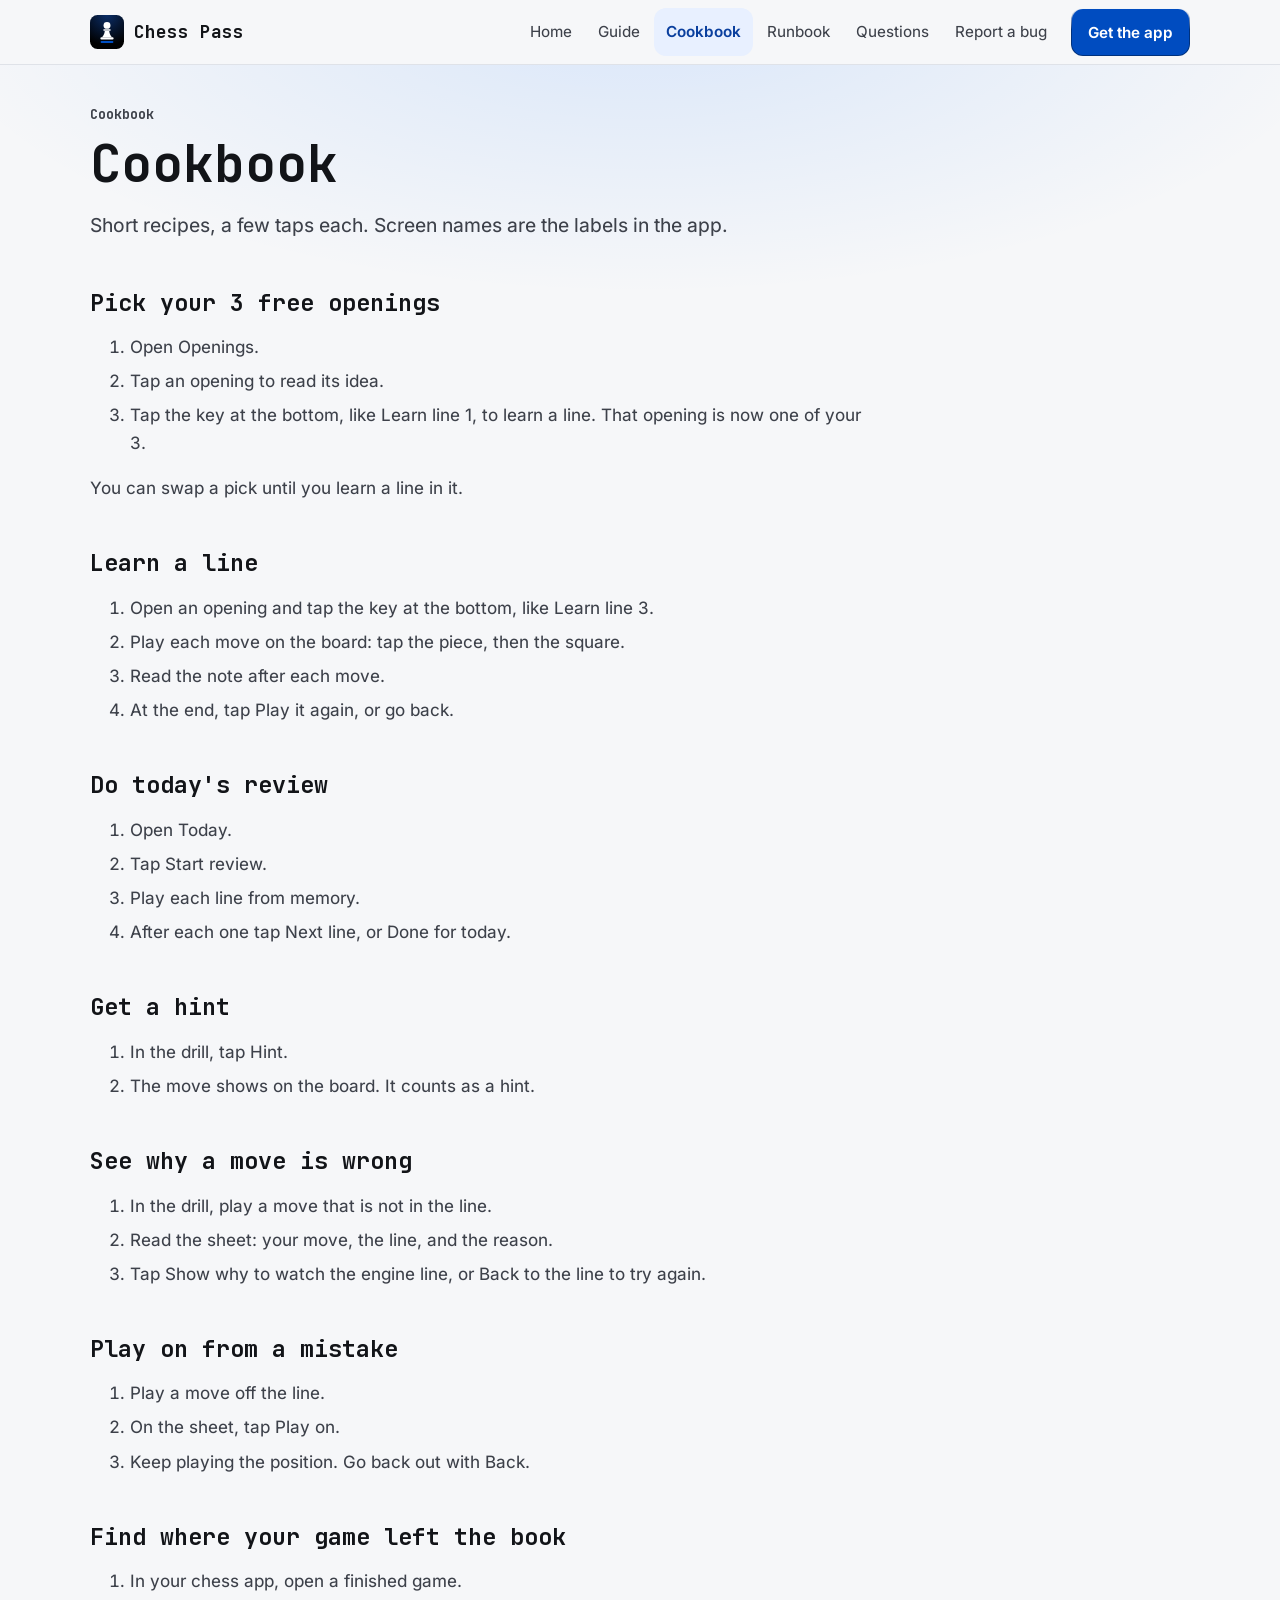
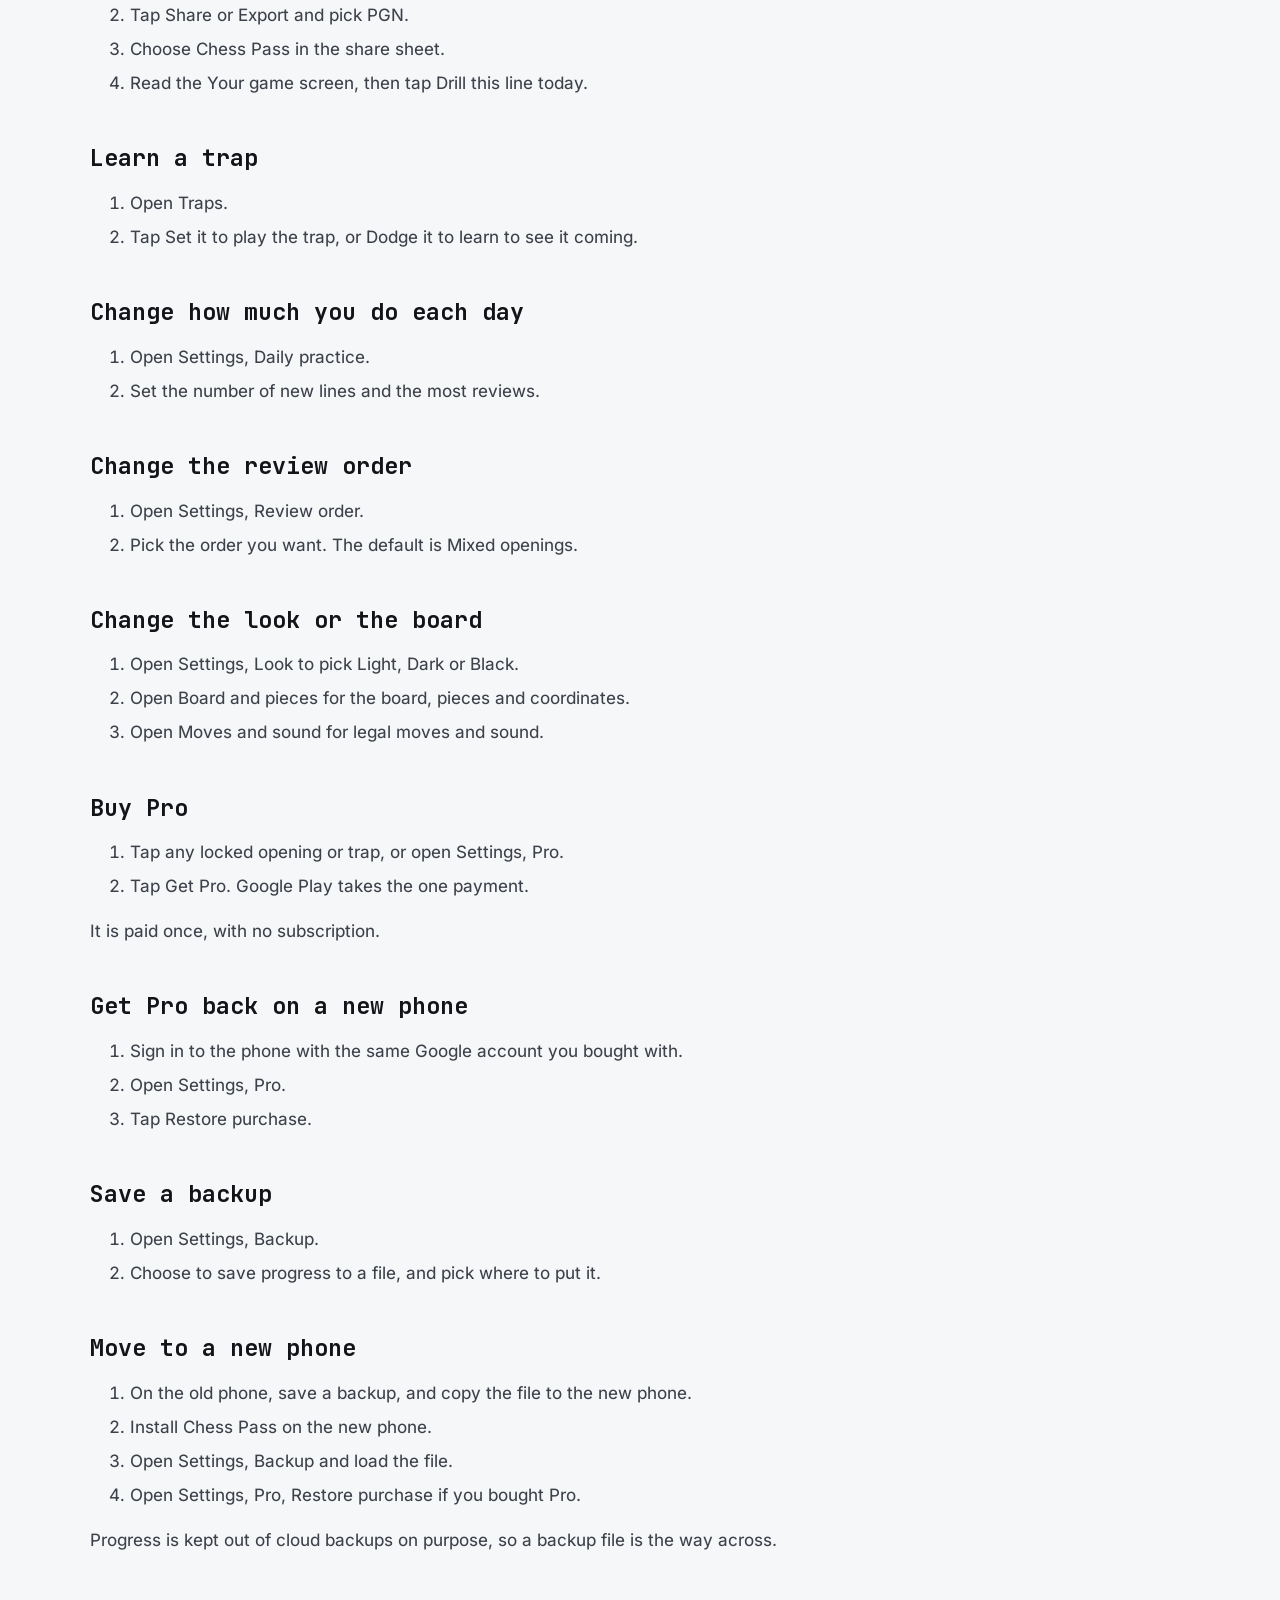
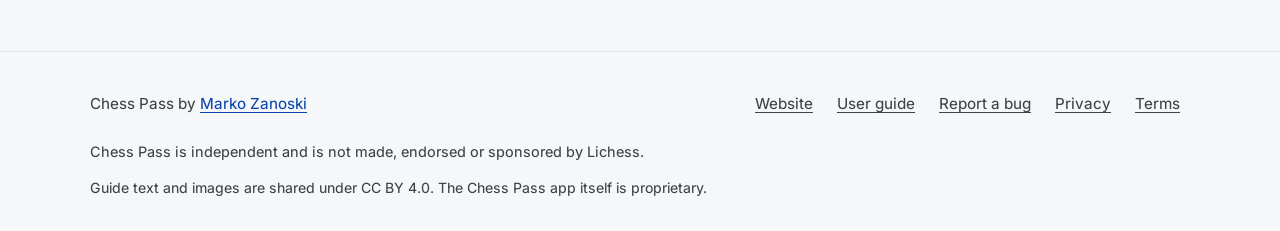
==== docs/cookbook.html @ 292937c1 "Chess Pass user guide, cookbook, runbook and issue forms" ====
<!doctype html>
<html lang="en">
<head>
<meta charset="utf-8">
<meta name="viewport" content="width=device-width, initial-scale=1, viewport-fit=cover">
<title>Chess Pass cookbook</title>
<meta name="description" content="Short recipes for Chess Pass, a few taps each: pick your free openings, learn a line, review, share a game, buy and restore Pro, back up and move to a new phone.">
<meta name="theme-color" content="#f6f7f9" media="(prefers-color-scheme: light)">
<meta name="theme-color" content="#000000" media="(prefers-color-scheme: dark)">
<meta property="og:title" content="Chess Pass cookbook">
<meta property="og:description" content="Short recipes for Chess Pass, a few taps each: pick your free openings, learn a line, review, share a game, buy and restore Pro, back up and move to a new phone.">
<link rel="icon" href="img/icon.svg" type="image/svg+xml">
<link rel="preload" href="fonts/JetBrainsMono-Bold.woff2" as="font" type="font/woff2" crossorigin>
<link rel="preload" href="fonts/inter-regular.woff2" as="font" type="font/woff2" crossorigin>
<link rel="stylesheet" href="style.css">
</head>
<body>
<a class="skip" href="#main">Skip to content</a>
<header class="bar">
  <div class="wrap">
    <a class="brand" href="index.html"><img src="img/icon.svg" alt="" width="34" height="34"><span>Chess Pass</span></a>
    <nav aria-label="Guide pages"><a href="index.html">Home</a><a href="guide.html">Guide</a><a href="cookbook.html" aria-current="page">Cookbook</a><a href="runbook.html">Runbook</a><a href="faq.html">Questions</a><a href="report.html">Report a bug</a></nav>
    <a class="key" href="https://play.google.com/store/apps/details?id=com.zanoshky.chesspass">Get the app</a>
  </div>
</header>
<main id="main" class="page">
  <div class="wrap">

    <p class="kicker">Cookbook</p>
    <h1>Cookbook</h1>
    <p class="lede">Short recipes, a few taps each. Screen names are the labels in the app.</p>
    <h2 id="pick">Pick your 3 free openings</h2>
    <ol><li>Open Openings.</li><li>Tap an opening to read its idea.</li><li>Tap the key at the bottom, like Learn line 1, to learn a line. That opening is now one of your 3.</li></ol>
    <p>You can swap a pick until you learn a line in it.</p>
    <h2 id="learn">Learn a line</h2>
    <ol><li>Open an opening and tap the key at the bottom, like Learn line 3.</li><li>Play each move on the board: tap the piece, then the square.</li><li>Read the note after each move.</li><li>At the end, tap Play it again, or go back.</li></ol>
    <h2 id="review">Do today's review</h2>
    <ol><li>Open Today.</li><li>Tap Start review.</li><li>Play each line from memory.</li><li>After each one tap Next line, or Done for today.</li></ol>
    <h2 id="hint">Get a hint</h2>
    <ol><li>In the drill, tap Hint.</li><li>The move shows on the board. It counts as a hint.</li></ol>
    <h2 id="miss">See why a move is wrong</h2>
    <ol><li>In the drill, play a move that is not in the line.</li><li>Read the sheet: your move, the line, and the reason.</li><li>Tap Show why to watch the engine line, or Back to the line to try again.</li></ol>
    <h2 id="playon">Play on from a mistake</h2>
    <ol><li>Play a move off the line.</li><li>On the sheet, tap Play on.</li><li>Keep playing the position. Go back out with Back.</li></ol>
    <h2 id="share">Find where your game left the book</h2>
    <ol><li>In your chess app, open a finished game.</li><li>Tap Share or Export and pick PGN.</li><li>Choose Chess Pass in the share sheet.</li><li>Read the Your game screen, then tap Drill this line today.</li></ol>
    <h2 id="trap">Learn a trap</h2>
    <ol><li>Open Traps.</li><li>Tap Set it to play the trap, or Dodge it to learn to see it coming.</li></ol>
    <h2 id="daily">Change how much you do each day</h2>
    <ol><li>Open Settings, Daily practice.</li><li>Set the number of new lines and the most reviews.</li></ol>
    <h2 id="order">Change the review order</h2>
    <ol><li>Open Settings, Review order.</li><li>Pick the order you want. The default is Mixed openings.</li></ol>
    <h2 id="look">Change the look or the board</h2>
    <ol><li>Open Settings, Look to pick Light, Dark or Black.</li><li>Open Board and pieces for the board, pieces and coordinates.</li><li>Open Moves and sound for legal moves and sound.</li></ol>
    <h2 id="buy">Buy Pro</h2>
    <ol><li>Tap any locked opening or trap, or open Settings, Pro.</li><li>Tap Get Pro. Google Play takes the one payment.</li></ol>
    <p>It is paid once, with no subscription.</p>
    <h2 id="restore">Get Pro back on a new phone</h2>
    <ol><li>Sign in to the phone with the same Google account you bought with.</li><li>Open Settings, Pro.</li><li>Tap Restore purchase.</li></ol>
    <h2 id="backup">Save a backup</h2>
    <ol><li>Open Settings, Backup.</li><li>Choose to save progress to a file, and pick where to put it.</li></ol>
    <h2 id="move">Move to a new phone</h2>
    <ol><li>On the old phone, save a backup, and copy the file to the new phone.</li><li>Install Chess Pass on the new phone.</li><li>Open Settings, Backup and load the file.</li><li>Open Settings, Pro, Restore purchase if you bought Pro.</li></ol>
    <p>Progress is kept out of cloud backups on purpose, so a backup file is the way across.</p>

  </div>
</main>
<footer>
  <div class="wrap">
    <span>Chess Pass by <a href="https://zanoski.com">Marko Zanoski</a></span>
    <nav aria-label="Footer"><a href="https://chesspass.zanoski.com/">Website</a><a href="index.html">User guide</a><a href="report.html">Report a bug</a><a href="https://chesspass.zanoski.com/privacy">Privacy</a><a href="https://chesspass.zanoski.com/terms">Terms</a></nav>
    <p class="gov">Chess Pass is independent and is not made, endorsed or sponsored by Lichess.</p>
    <span class="lic">Guide text and images are shared under CC BY 4.0. The Chess Pass app itself is proprietary.</span>
  </div>
</footer>
</body>
</html>
---- docs/style.css ----
/* Zanoshky Standard tokens for the web. Generated by build.py from tokens.json: edit that, then run it.
   Light by default; the phone's dark setting gives Black, as the approved mockup pages do;
   data-look on <html> picks one: light, dark, black, or auto (follow the phone). */
:root {
  color-scheme: light dark;
  --zs-fill: #004cc0;
  --zs-on-fill: #ffffff;
  --zs-glow: #0068ff;
  --zs-mono: "JetBrains Mono", ui-monospace, "SF Mono", Menlo, Consolas, monospace;
  --zs-sans: "Inter", system-ui, -apple-system, "Segoe UI", Roboto, sans-serif;
  --zs-fs: 1;
  --zs-type-screen-title: calc(27px * var(--zs-fs));
  --zs-type-app-bar-title: calc(22px * var(--zs-fs));
  --zs-type-pro-headline: calc(22px * var(--zs-fs));
  --zs-type-sheet-title: calc(18px * var(--zs-fs));
  --zs-type-sheet-title-big: calc(22px * var(--zs-fs));
  --zs-type-section-label: calc(13px * var(--zs-fs));
  --zs-type-panel-value: calc(19px * var(--zs-fs));
  --zs-type-number: calc(20px * var(--zs-fs));
  --zs-type-version: calc(17px * var(--zs-fs));
  --zs-type-body: calc(15px * var(--zs-fs));
  --zs-type-key: calc(15px * var(--zs-fs));
  --zs-type-key-main: calc(16px * var(--zs-fs));
  --zs-type-header-key: calc(13px * var(--zs-fs));
  --zs-type-item-name: calc(15px * var(--zs-fs));
  --zs-type-feature-name: calc(15px * var(--zs-fs));
  --zs-type-pitch: calc(14.5px * var(--zs-fs));
  --zs-type-hint: calc(14px * var(--zs-fs));
  --zs-type-small: calc(13.5px * var(--zs-fs));
  --zs-type-feature-line: calc(13px * var(--zs-fs));
  --zs-type-nav-label: calc(12.5px * var(--zs-fs));
  --zs-type-chip: calc(12.5px * var(--zs-fs));
  --zs-type-meta: calc(12.5px * var(--zs-fs));
  --zs-type-axis: calc(12px * var(--zs-fs));
  --zs-r-plate: 16px;
  --zs-r-key: 14px;
  --zs-r-key-focus-inner: 10px;
  --zs-r-header-key: 12px;
  --zs-r-icon-button: 12px;
  --zs-r-row: 12px;
  --zs-r-note: 12px;
  --zs-r-theme-tile: 14px;
  --zs-r-tile-preview: 9px;
  --zs-r-feature-tile: 10px;
  --zs-r-list-icon: 10px;
  --zs-r-sheet-top: 24px;
  --zs-r-grab: 4px;
  --zs-r-pill: 999px;
  --zs-r-chip: 999px;
  --zs-r-switch: 999px;
  --zs-key-h: 52px;
  --zs-header-key-h: 48px;
  --zs-touch: 48px;
  --zs-row-h: 52px;
  --zs-item-h: 56px;
  --zs-nav-item-h: 56px;
  --zs-pill-w: 60px;
  --zs-pill-h: 32px;
  --zs-pro-row-h: 60px;
  --zs-content-max: 1100px;
  --zs-press-ms: 70ms;
  --zs-release-ms: 140ms;
  --zs-look-ms: 250ms;
  --zs-pill-ms: 200ms;
  --zs-s0: 2px;
  --zs-s1: 4px;
  --zs-s2: 6px;
  --zs-s3: 8px;
  --zs-s4: 10px;
  --zs-s5: 12px;
  --zs-s6: 14px;
  --zs-s7: 16px;
  --zs-s8: 18px;
  --zs-s9: 22px;
  --zs-s10: 26px;
  --zs-s11: 28px;
  --zs-s12: 32px;
  --zs-s13: 48px;
  --zs-screen-side: 18px;
  --zs-screen-top: 18px;
  --zs-screen-bottom: 28px;
  --zs-tv-safe-x: 48px;
  --zs-tv-safe-y: 27px;
  --zs-tv-rail-w: 96px;
  --zs-tv-sheet-w: 420px;
  --zs-tv-col-gap: 32px;
  --zs-focus-ring: 2px;
  --zs-focus-offset: 3px;
  --zs-focus-halo: 7px;
  --zs-focus-lift: 1.04;
  --zs-focus-ms: 120ms;
  --zs-ground: #f6f7f9;
  --zs-plate: #ffffff;
  --zs-well: #eceef2;
  --zs-line: #dfe2e8;
  --zs-edge: #7b808c;
  --zs-bevel: #ffffff;
  --zs-text: #121418;
  --zs-soft: #3d414a;
  --zs-blue: #0a45ad;
  --zs-on-blue: #ffffff;
  --zs-ok: #0a5530;
  --zs-warn: #5c3a00;
  --zs-bad: #931313;
  --zs-scrim: rgba(18,20,24,.38);
  --zs-chosen: #e8f0ff;
  --zs-on-chosen: #0a3f9e;
  --zs-risky-fill: #fde8e7;
  --zs-risky-text: #8a1010;
  --zs-risky-line: #d42a20;
  --zs-live-dot: #1a7f4b;
}
@media (min-width: 840px) { :root { --zs-screen-side: 48px; --zs-screen-top: 22px; --zs-screen-bottom: 40px; } }
@media (prefers-color-scheme: dark) {
  :root:not([data-look]), :root[data-look="auto"] {
    --zs-ground: #000000;
    --zs-plate: #0d0d10;
    --zs-well: #16171b;
    --zs-line: #24252b;
    --zs-edge: #646771;
    --zs-bevel: #34363e;
    --zs-text: #ffffff;
    --zs-soft: #b6b8c0;
    --zs-blue: #7aaeff;
    --zs-on-blue: #04132e;
    --zs-ok: #6fdc9b;
    --zs-warn: #f2c06b;
    --zs-bad: #ff9d97;
    --zs-scrim: rgba(0,0,0,.6);
    --zs-chosen: #0a2350;
    --zs-on-chosen: #ffffff;
    --zs-risky-fill: #2a0d10;
    --zs-risky-text: #ffb4ae;
    --zs-risky-line: #ff5a4f;
    --zs-live-dot: #3ecf8e;
  }
}
:root[data-look="light"] {
  color-scheme: light;
  --zs-ground: #f6f7f9;
  --zs-plate: #ffffff;
  --zs-well: #eceef2;
  --zs-line: #dfe2e8;
  --zs-edge: #7b808c;
  --zs-bevel: #ffffff;
  --zs-text: #121418;
  --zs-soft: #3d414a;
  --zs-blue: #0a45ad;
  --zs-on-blue: #ffffff;
  --zs-ok: #0a5530;
  --zs-warn: #5c3a00;
  --zs-bad: #931313;
  --zs-scrim: rgba(18,20,24,.38);
  --zs-chosen: #e8f0ff;
  --zs-on-chosen: #0a3f9e;
  --zs-risky-fill: #fde8e7;
  --zs-risky-text: #8a1010;
  --zs-risky-line: #d42a20;
  --zs-live-dot: #1a7f4b;
}
:root[data-look="dark"] {
  color-scheme: dark;
  --zs-ground: #111215;
  --zs-plate: #18191d;
  --zs-well: #1f2126;
  --zs-line: #2a2c33;
  --zs-edge: #6c707b;
  --zs-bevel: #3a3d46;
  --zs-text: #eceef2;
  --zs-soft: #b5b8c1;
  --zs-blue: #86b6ff;
  --zs-on-blue: #04132e;
  --zs-ok: #6fdc9b;
  --zs-warn: #f2c06b;
  --zs-bad: #ff9d97;
  --zs-scrim: rgba(0,0,0,.55);
  --zs-chosen: #0a2350;
  --zs-on-chosen: #ffffff;
  --zs-risky-fill: #2a0d10;
  --zs-risky-text: #ffb4ae;
  --zs-risky-line: #ff5a4f;
  --zs-live-dot: #3ecf8e;
}
:root[data-look="black"] {
  color-scheme: dark;
  --zs-ground: #000000;
  --zs-plate: #0d0d10;
  --zs-well: #16171b;
  --zs-line: #24252b;
  --zs-edge: #646771;
  --zs-bevel: #34363e;
  --zs-text: #ffffff;
  --zs-soft: #b6b8c0;
  --zs-blue: #7aaeff;
  --zs-on-blue: #04132e;
  --zs-ok: #6fdc9b;
  --zs-warn: #f2c06b;
  --zs-bad: #ff9d97;
  --zs-scrim: rgba(0,0,0,.6);
  --zs-chosen: #0a2350;
  --zs-on-chosen: #ffffff;
  --zs-risky-fill: #2a0d10;
  --zs-risky-text: #ffb4ae;
  --zs-risky-line: #ff5a4f;
  --zs-live-dot: #3ecf8e;
}
@media (prefers-reduced-motion: reduce) { :root { --zs-press-ms: 0ms; --zs-release-ms: 0ms; --zs-look-ms: 0ms; --zs-pill-ms: 0ms; } }
/* TV: set data-form="tv" on <html>. Screen sides move to the TV safe edges; Dark is the default look. */
:root[data-form="tv"] {
  --zs-screen-side: 48px;
  --zs-screen-top: 27px;
  --zs-screen-bottom: 27px;
}
:root[data-form="tv"]:not([data-look]) {
  color-scheme: dark;
  --zs-ground: #111215;
  --zs-plate: #18191d;
  --zs-well: #1f2126;
  --zs-line: #2a2c33;
  --zs-edge: #6c707b;
  --zs-bevel: #3a3d46;
  --zs-text: #eceef2;
  --zs-soft: #b5b8c1;
  --zs-blue: #86b6ff;
  --zs-on-blue: #04132e;
  --zs-ok: #6fdc9b;
  --zs-warn: #f2c06b;
  --zs-bad: #ff9d97;
  --zs-scrim: rgba(0,0,0,.55);
  --zs-chosen: #0a2350;
  --zs-on-chosen: #ffffff;
  --zs-risky-fill: #2a0d10;
  --zs-risky-text: #ffb4ae;
  --zs-risky-line: #ff5a4f;
  --zs-live-dot: #3ecf8e;
}
@media (prefers-reduced-motion: reduce) { :root { --zs-focus-ms: 0ms; --zs-focus-lift: 1; } }

/* The guide rules on the Zanoshky Standard tokens above, then the Alpen Pass parts at the end. */
@font-face { font-family: Inter; src: url(fonts/inter-regular.woff2) format("woff2"); font-weight: 400; font-display: swap; }
@font-face { font-family: Inter; src: url(fonts/inter-semibold.woff2) format("woff2"); font-weight: 600; font-display: swap; }
@font-face { font-family: "JetBrains Mono"; src: url(fonts/JetBrainsMono-Bold.woff2) format("woff2"); font-weight: 700; font-display: swap; }

:root {
  --bg: var(--zs-ground); --card: var(--zs-plate); --well: var(--zs-well); --border: var(--zs-line);
  --text: var(--zs-text); --soft: var(--zs-soft); --sans: var(--zs-sans); --mono: var(--zs-mono);
}
* { box-sizing: border-box; }
html { background: var(--bg); scroll-behavior: smooth; scroll-padding-top: 80px; -webkit-text-size-adjust: 100%; }
@media (prefers-reduced-motion: reduce) { html { scroll-behavior: auto; } .btn, .btn:active { transform: none; transition: none; } }
/* One light from above: a soft glow of the house blue at the top, nothing lit from below. */
body { margin: 0; color: var(--text); font: 400 1.0625rem/1.65 var(--sans); background: radial-gradient(ellipse 80% 420px at 50% 0, color-mix(in srgb, var(--zs-glow) 12%, transparent), transparent 70%) no-repeat, var(--bg); }
img { display: block; max-width: 100%; height: auto; }
a { color: var(--zs-blue); text-underline-offset: .2em; }
:focus-visible { outline: 2px solid var(--zs-glow); outline-offset: 3px; border-radius: var(--zs-r-row); }
.skip { position: absolute; left: -999px; top: 8px; background: var(--card); color: var(--text); border: 2px solid var(--zs-glow); padding: 10px 16px; border-radius: var(--zs-r-row); z-index: 20; }
.skip:focus { left: 12px; }
.wrap { width: min(var(--zs-content-max), 100% - 40px); margin-inline: auto; }

/* Top bar: 64 tall on the ground with a line under it; the guide pages, then the one filled key. On a phone
   the pages drop to a second line and the key stays beside the name. */
.bar { position: sticky; top: 0; z-index: 10; background: var(--bg); border-bottom: 1px solid var(--border); padding-top: env(safe-area-inset-top, 0px); }
.bar .wrap { display: flex; flex-wrap: wrap; align-items: center; gap: 0 12px; min-height: 64px; }
.brand { display: flex; align-items: center; gap: 10px; min-height: 48px; color: var(--text); text-decoration: none; font: 700 1.1rem/1 var(--mono); margin-right: auto; }
.brand img { width: 34px; height: 34px; }
.bar nav { display: flex; flex-wrap: wrap; gap: 2px; }
.bar nav a { color: var(--soft); text-decoration: none; padding: 0 12px; border-radius: var(--zs-r-header-key); font-size: .95rem; min-height: 48px; display: inline-flex; align-items: center; }
.bar nav a:hover { color: var(--text); background: var(--well); }
.bar nav a[aria-current="page"] { color: var(--zs-on-chosen); background: var(--zs-chosen); font-weight: 600; }
.bar .key { min-height: 48px; padding: 0 16px; font-size: .95rem; border-radius: var(--zs-r-header-key); }
@media (max-width: 760px) { .bar nav { order: 3; width: 100%; margin: 0 -12px 6px; } .bar nav a[href="index.html"] { display: none; } }

h1, h2 { font-family: var(--mono); font-weight: 700; line-height: 1.15; margin: 0; text-wrap: balance; }
h3 { font-weight: 600; line-height: 1.3; margin: 0; }
.kicker { font: 700 .85rem var(--mono); color: var(--soft); margin: 0 0 12px; }
.page { padding-block: 40px 80px; }
.page h1 { font-size: clamp(2rem, 4.6vw, 3.2rem); }
.page h2 { font-size: 1.45rem; margin: 48px 0 12px; }
.page p, .page li, .page dd { color: var(--soft); max-width: 46rem; }
.page li { margin-top: 6px; }
.page strong, .page dt { color: var(--text); font-weight: 600; }
.page dd { margin: 0 0 14px; }
.lede { font-size: 1.2rem; margin-top: 16px; }
.shots { display: grid; grid-template-columns: repeat(4, 1fr); gap: 18px; margin: 28px 0; }
@media (max-width: 860px) { .shots { grid-template-columns: repeat(2, 1fr); } }
.shots figure { margin: 0; }
.shots img { border-radius: 18px; border: 1px solid var(--border); width: 100%; background: var(--well); }
.shots figcaption { color: var(--soft); font-size: .95rem; margin-top: 8px; }

/* Keys: 52 tall, 14 corners, filled for the one main action and tonal for the rest, lit from the top edge. */
.cta { display: flex; flex-wrap: wrap; gap: 12px; margin-top: 24px; }
.btn, .key { display: inline-flex; align-items: center; justify-content: center; min-height: var(--zs-key-h); padding: 0 22px; border-radius: var(--zs-r-key); border: 1px solid transparent; font: 600 1rem var(--sans); text-decoration: none; transition: transform var(--zs-release-ms) ease, filter var(--zs-release-ms) ease; }
.btn:active, .key:active { transform: scale(.97); transition-duration: var(--zs-press-ms); }
.btn.main, .key { color: var(--zs-on-fill); background: linear-gradient(var(--zs-fill), var(--zs-fill)) padding-box, linear-gradient(to bottom, rgba(255,255,255,.32), color-mix(in srgb, var(--zs-fill) 65%, #000) 45%) border-box; }
.btn.main:hover, .key:hover { filter: brightness(1.12); }
.btn.tonal { color: var(--text); background: linear-gradient(var(--well), var(--well)) padding-box, linear-gradient(to bottom, var(--zs-bevel), var(--border) 45%) border-box; }
.btn.tonal:hover { filter: brightness(.97); }

/* Plates: 16 corners, a hairline and the lit top edge. */
.grid { display: grid; grid-template-columns: repeat(2, 1fr); gap: 16px; margin-top: 24px; }
@media (max-width: 640px) { .grid { grid-template-columns: 1fr; } }
.card { display: flex; flex-direction: column; align-items: flex-start; gap: 8px; background: var(--card); border: 1px solid var(--border); border-radius: var(--zs-r-plate); box-shadow: 0 1px 0 var(--zs-bevel) inset; padding: 22px; }
.card h2 { font-size: 1.25rem; margin: 0; }
.card p { margin: 0; }
.card .btn { margin-top: auto; }
.card p + .btn { margin-top: 12px; }
.mail { color: var(--text); }

footer { border-top: 1px solid var(--border); padding: 28px 0 calc(32px + env(safe-area-inset-bottom, 0px)); color: var(--soft); font-size: .95rem; }
footer .wrap { display: flex; flex-wrap: wrap; gap: 12px 24px; justify-content: space-between; align-items: center; }
footer nav { display: flex; flex-wrap: wrap; gap: 4px; }
footer nav a { padding: 0 10px; min-height: 48px; display: inline-flex; align-items: center; color: var(--soft); border-radius: var(--zs-r-row); }
footer a[aria-current] { color: var(--text); font-weight: 600; }
footer .lic { flex-basis: 100%; font-size: .88rem; }
/* Big screens get bigger type, not more empty air. */
@media (min-width: 2200px) { html { font-size: 140%; } .wrap { width: min(1600px, 100% - 80px); } }

/* Alpen Pass: the government note, the sources list, the page index and the questions. */
.note { margin-top: 28px; padding: 16px 20px; background: var(--card); border: 1px solid var(--border); border-inline-start: 4px solid var(--zs-glow); border-radius: var(--zs-r-plate); box-shadow: 0 1px 0 var(--zs-bevel) inset; max-width: 46rem; }
.note b { display: block; font-weight: 600; color: var(--text); }
.note p { margin: 4px 0 0; }
.src-h { margin: 28px 0 0; font: 700 .85rem/1.4 var(--mono); color: var(--soft); }
.srcs { list-style: none; margin: 10px 0 0; padding: 4px 0; background: var(--card); border: 1px solid var(--border); border-radius: var(--zs-r-plate); box-shadow: 0 1px 0 var(--zs-bevel) inset; }
.page .srcs li { margin: 0; padding: 12px 18px; max-width: none; }
.srcs li + li { border-top: 1px solid var(--border); }
.srcs a { font-weight: 600; display: inline-block; padding-block: 4px; }
.srcs span { display: block; font-size: .92rem; }
.toc { display: flex; flex-wrap: wrap; gap: 4px 8px; margin-top: 24px; }
.toc a { display: inline-flex; align-items: center; min-height: 48px; padding: 0 14px; border-radius: var(--zs-r-header-key); background: var(--well); color: var(--text); text-decoration: none; font-size: .95rem; }
.toc a:hover { filter: brightness(.97); }
.faq { margin-top: 28px; display: grid; gap: 12px; max-width: 52em; }
.faq details { padding: 2px 20px; background: var(--card); border: 1px solid var(--border); border-radius: var(--zs-r-plate); box-shadow: 0 1px 0 var(--zs-bevel) inset; }
.faq summary { cursor: pointer; min-height: 52px; display: flex; align-items: center; font-weight: 600; }
.faq details p { margin: 0; padding: 0 0 18px; }
footer .gov { flex-basis: 100%; margin: 0; font-size: .9rem; max-width: 70em; }
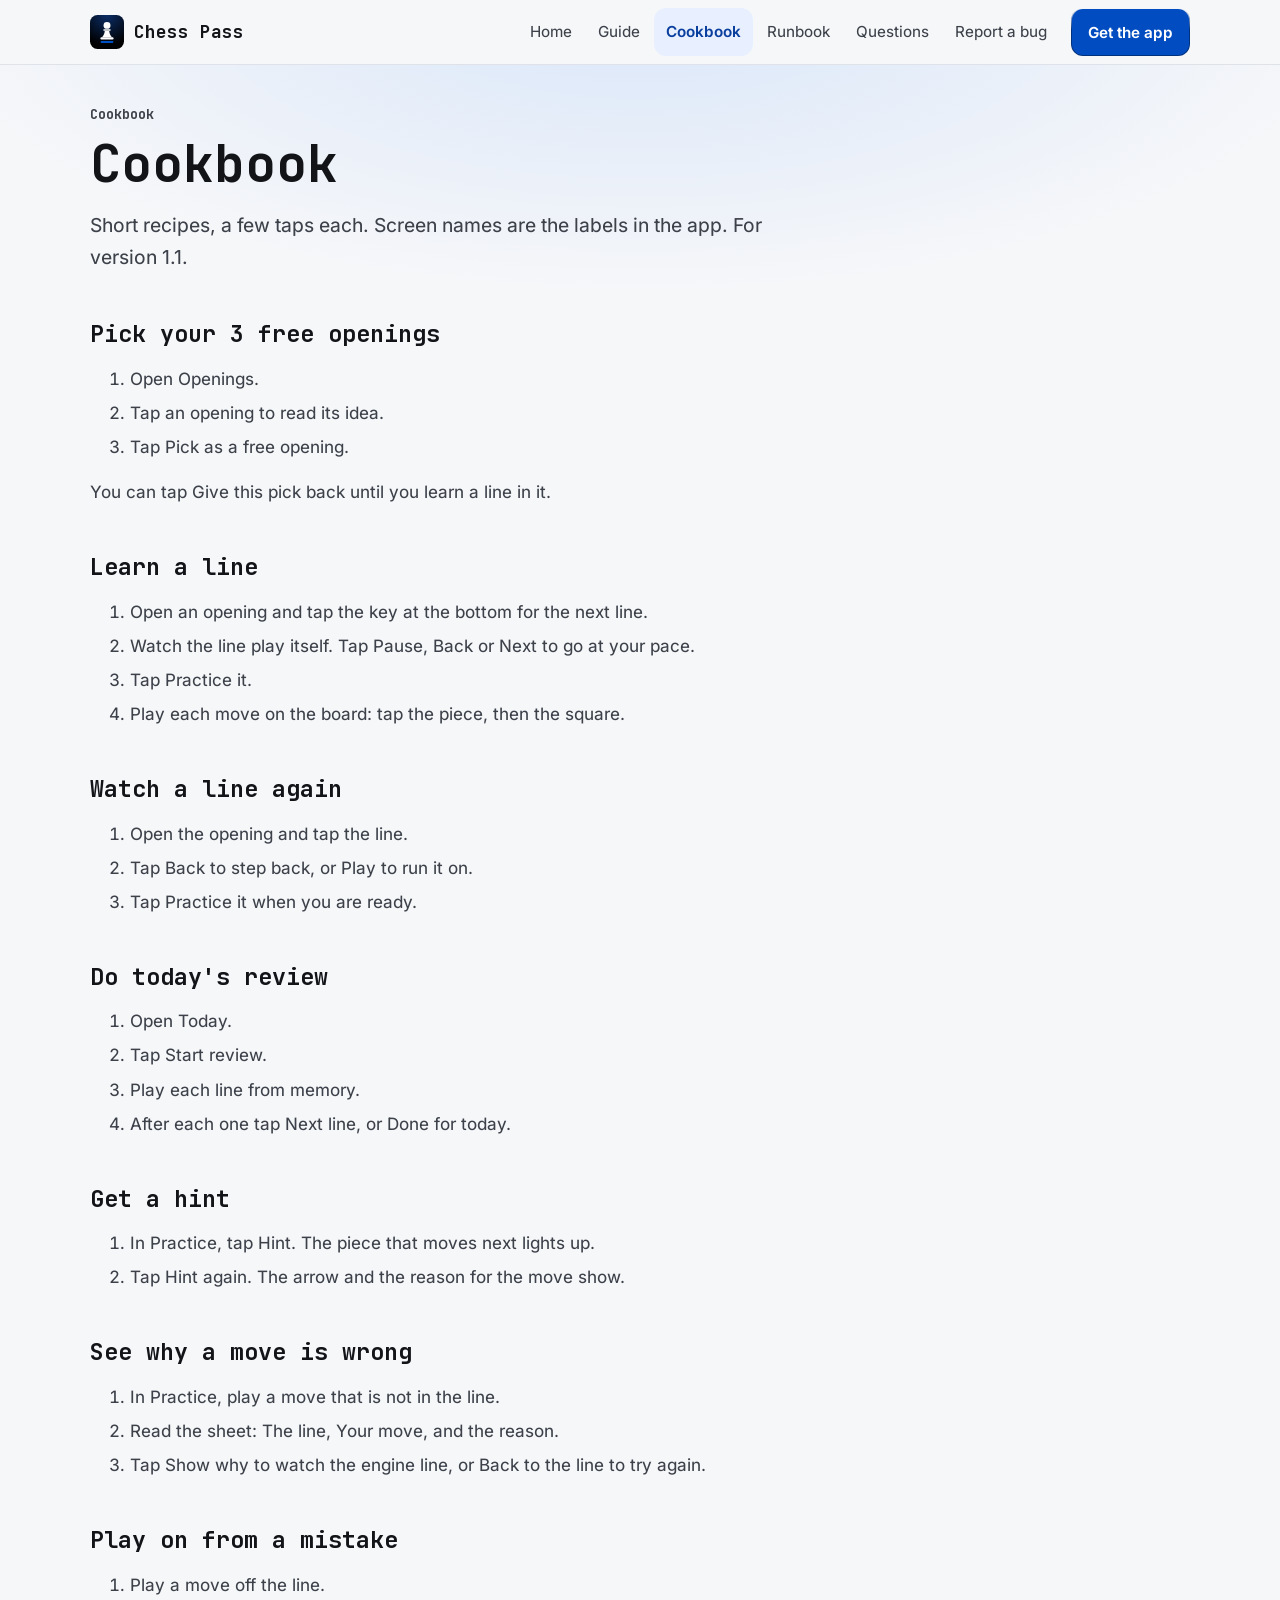
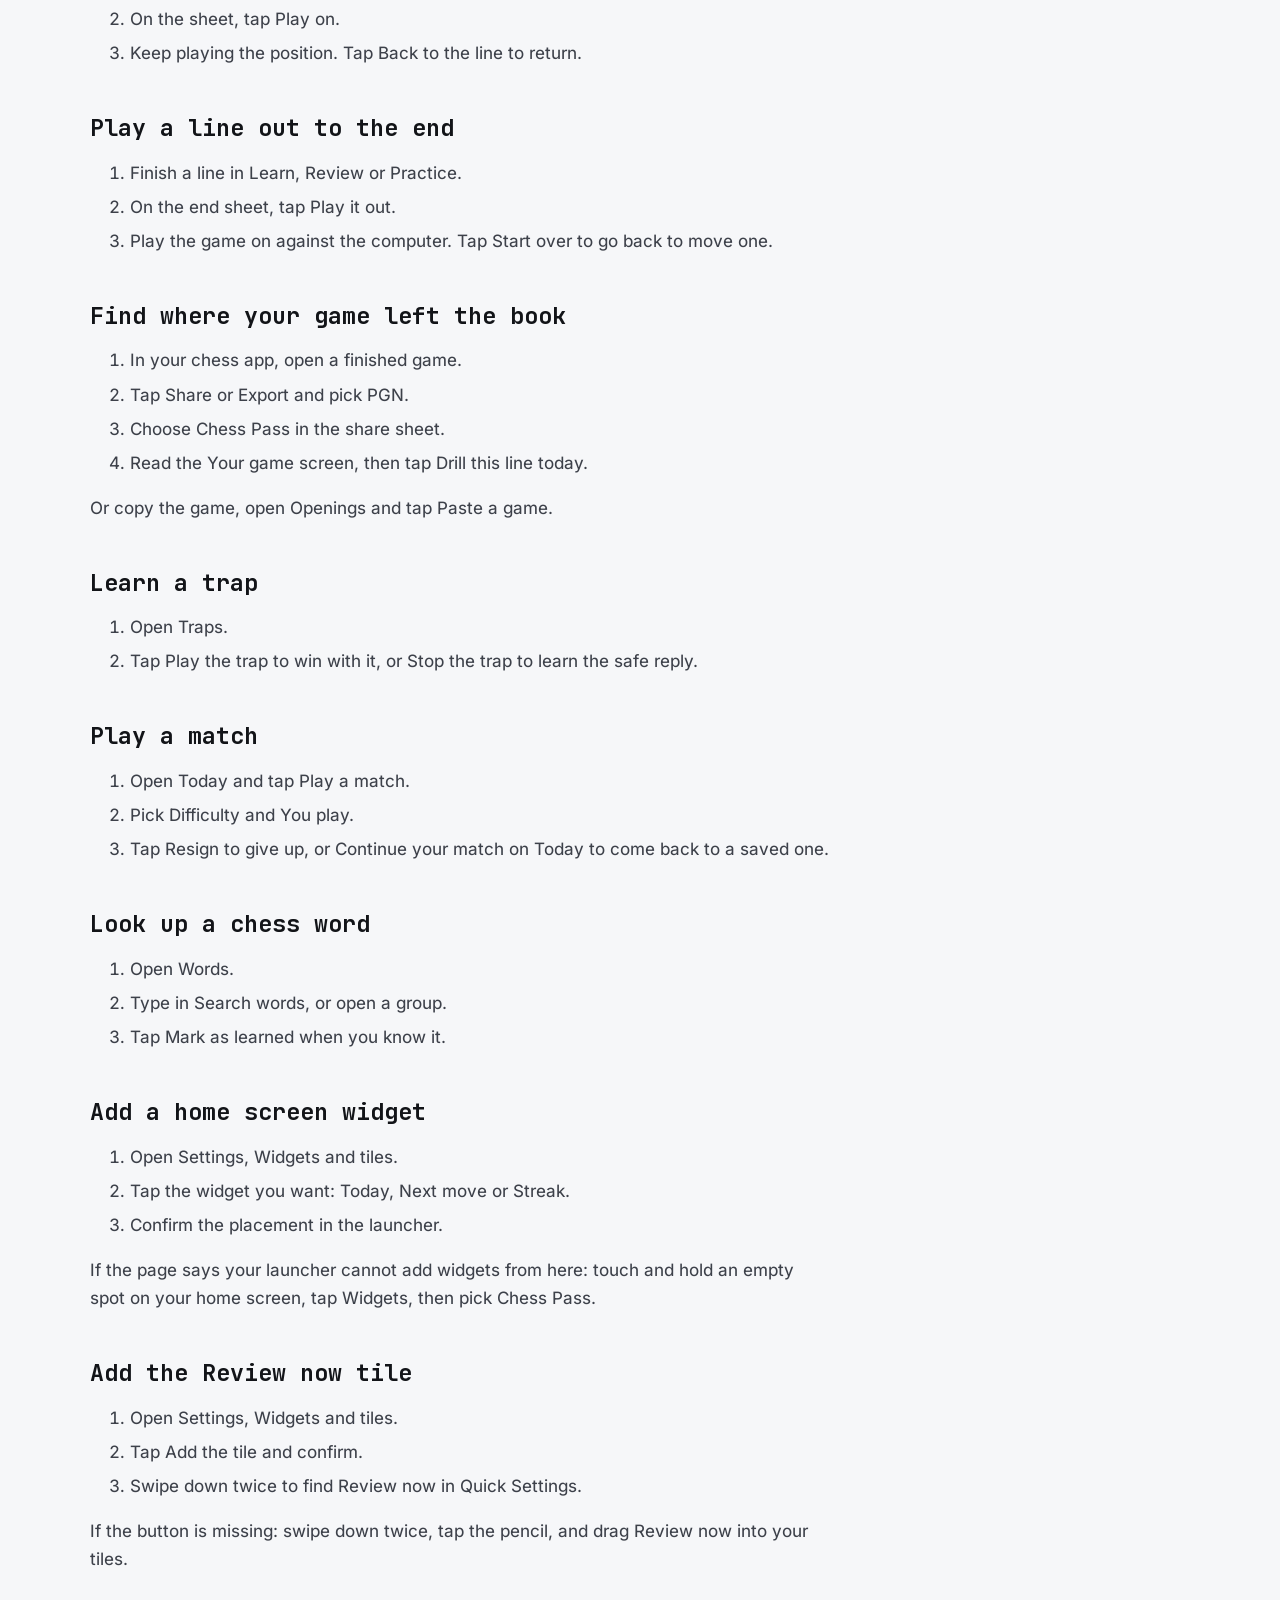
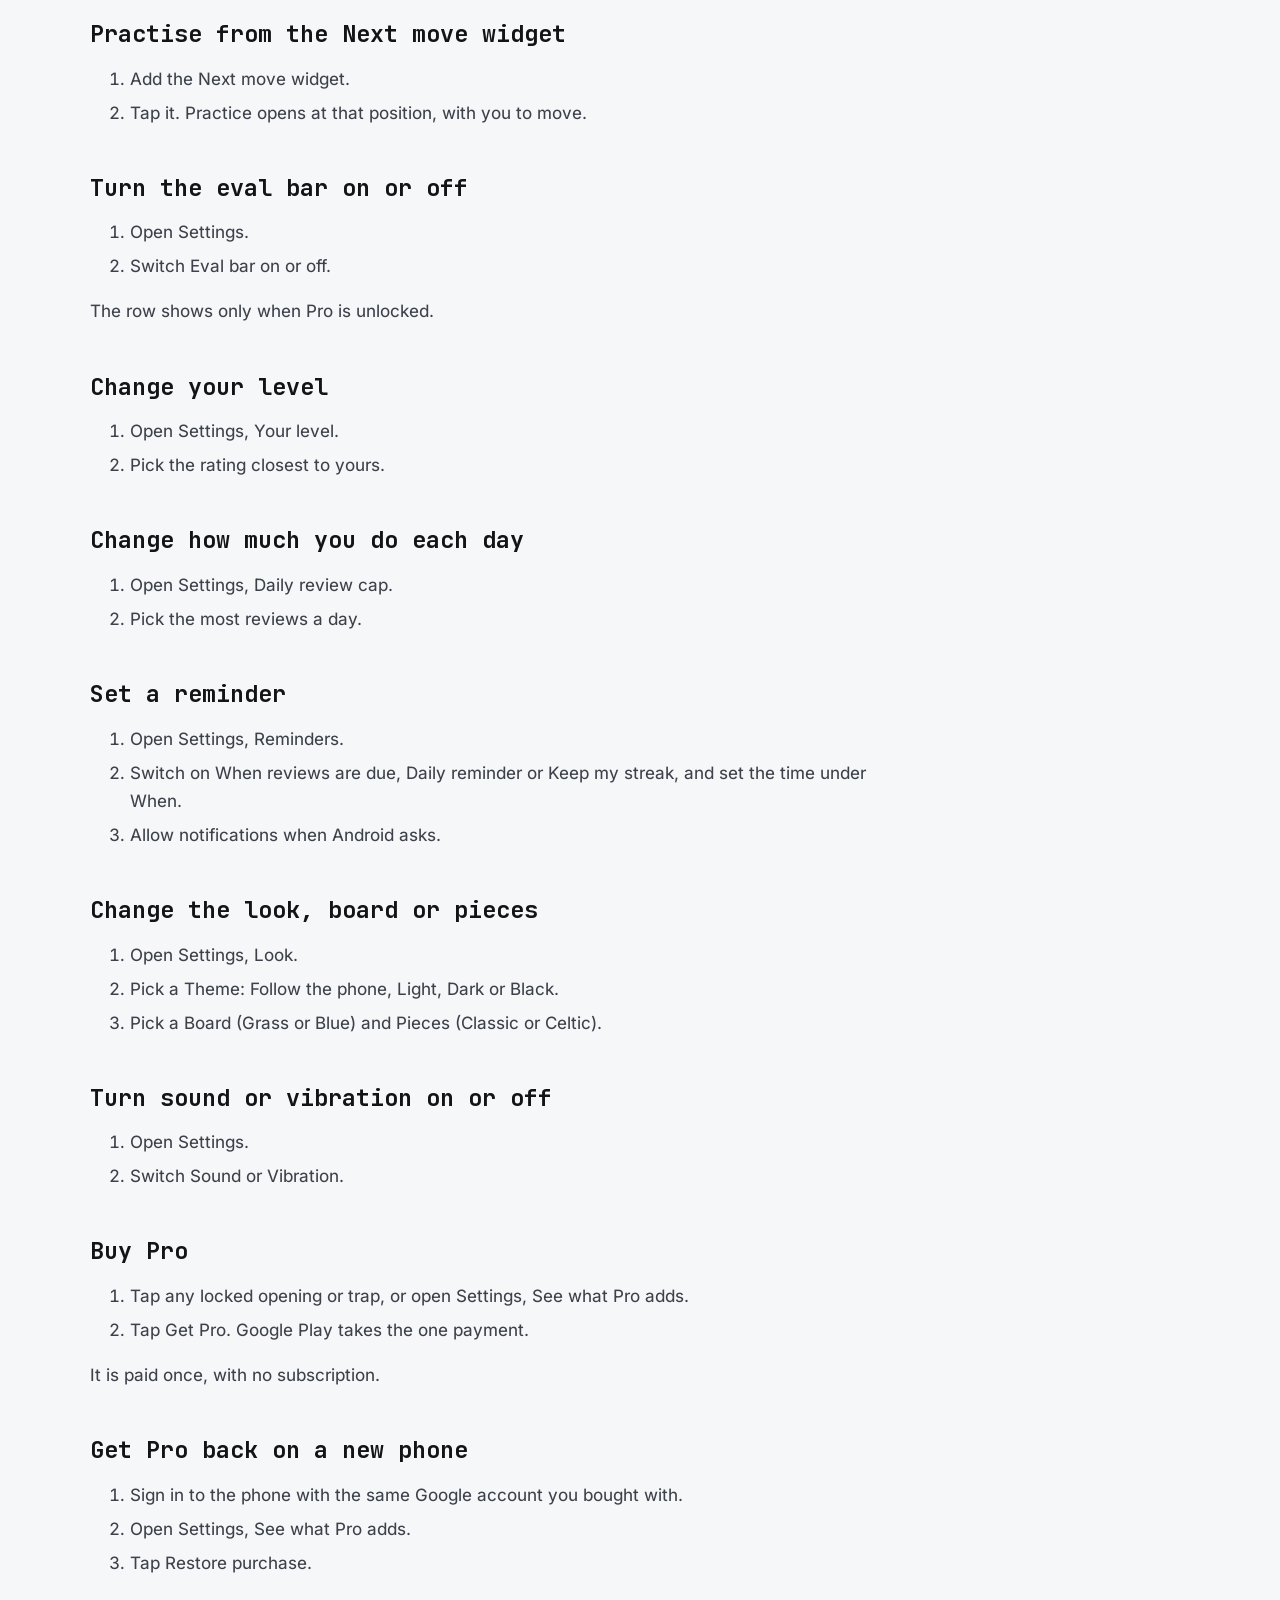
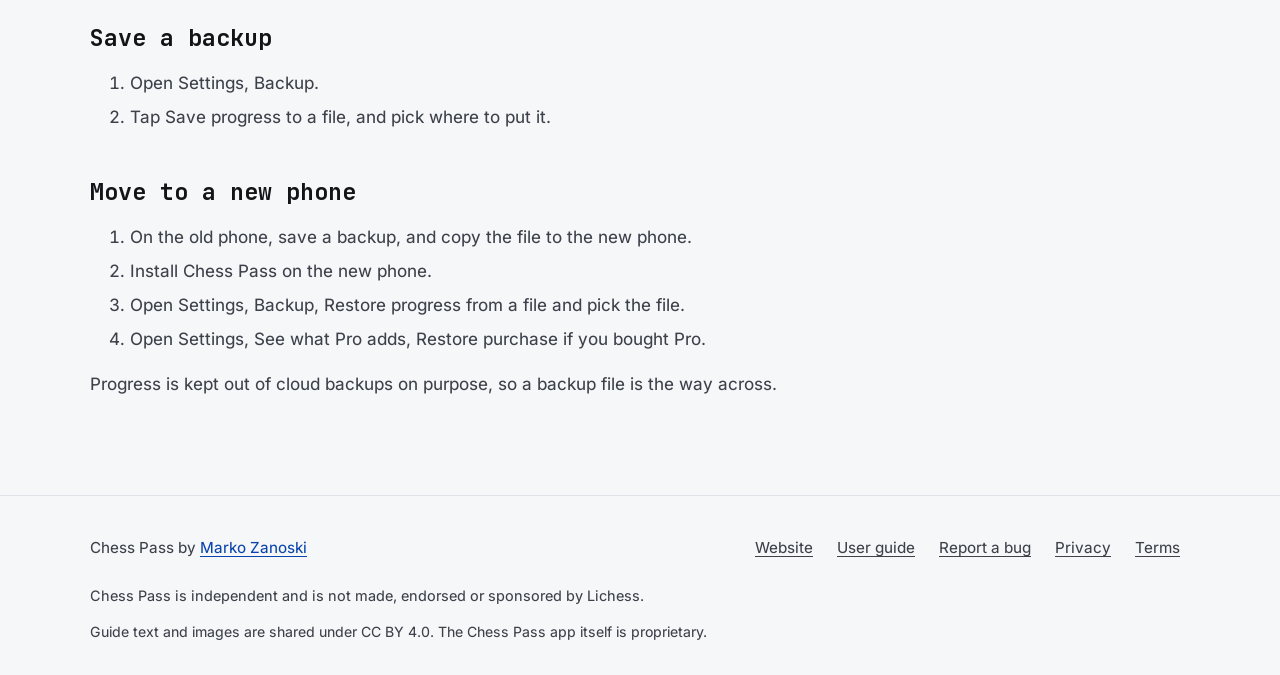
==== commit 4994ee41: "Guide for 1.1: Watch, the two step hint, Play it out, eval bar in Pro, widgets and the Review now ti" ====
--- a/docs/cookbook.html
+++ b/docs/cookbook.html
@@ -28,39 +28,63 @@
 
     <p class="kicker">Cookbook</p>
     <h1>Cookbook</h1>
-    <p class="lede">Short recipes, a few taps each. Screen names are the labels in the app.</p>
+    <p class="lede">Short recipes, a few taps each. Screen names are the labels in the app. For version 1.1.</p>
     <h2 id="pick">Pick your 3 free openings</h2>
-    <ol><li>Open Openings.</li><li>Tap an opening to read its idea.</li><li>Tap the key at the bottom, like Learn line 1, to learn a line. That opening is now one of your 3.</li></ol>
-    <p>You can swap a pick until you learn a line in it.</p>
+    <ol><li>Open Openings.</li><li>Tap an opening to read its idea.</li><li>Tap Pick as a free opening.</li></ol>
+    <p>You can tap Give this pick back until you learn a line in it.</p>
     <h2 id="learn">Learn a line</h2>
-    <ol><li>Open an opening and tap the key at the bottom, like Learn line 3.</li><li>Play each move on the board: tap the piece, then the square.</li><li>Read the note after each move.</li><li>At the end, tap Play it again, or go back.</li></ol>
+    <ol><li>Open an opening and tap the key at the bottom for the next line.</li><li>Watch the line play itself. Tap Pause, Back or Next to go at your pace.</li><li>Tap Practice it.</li><li>Play each move on the board: tap the piece, then the square.</li></ol>
+    <h2 id="watch">Watch a line again</h2>
+    <ol><li>Open the opening and tap the line.</li><li>Tap Back to step back, or Play to run it on.</li><li>Tap Practice it when you are ready.</li></ol>
     <h2 id="review">Do today's review</h2>
     <ol><li>Open Today.</li><li>Tap Start review.</li><li>Play each line from memory.</li><li>After each one tap Next line, or Done for today.</li></ol>
     <h2 id="hint">Get a hint</h2>
-    <ol><li>In the drill, tap Hint.</li><li>The move shows on the board. It counts as a hint.</li></ol>
+    <ol><li>In Practice, tap Hint. The piece that moves next lights up.</li><li>Tap Hint again. The arrow and the reason for the move show.</li></ol>
     <h2 id="miss">See why a move is wrong</h2>
-    <ol><li>In the drill, play a move that is not in the line.</li><li>Read the sheet: your move, the line, and the reason.</li><li>Tap Show why to watch the engine line, or Back to the line to try again.</li></ol>
+    <ol><li>In Practice, play a move that is not in the line.</li><li>Read the sheet: The line, Your move, and the reason.</li><li>Tap Show why to watch the engine line, or Back to the line to try again.</li></ol>
     <h2 id="playon">Play on from a mistake</h2>
-    <ol><li>Play a move off the line.</li><li>On the sheet, tap Play on.</li><li>Keep playing the position. Go back out with Back.</li></ol>
+    <ol><li>Play a move off the line.</li><li>On the sheet, tap Play on.</li><li>Keep playing the position. Tap Back to the line to return.</li></ol>
+    <h2 id="playout">Play a line out to the end</h2>
+    <ol><li>Finish a line in Learn, Review or Practice.</li><li>On the end sheet, tap Play it out.</li><li>Play the game on against the computer. Tap Start over to go back to move one.</li></ol>
     <h2 id="share">Find where your game left the book</h2>
     <ol><li>In your chess app, open a finished game.</li><li>Tap Share or Export and pick PGN.</li><li>Choose Chess Pass in the share sheet.</li><li>Read the Your game screen, then tap Drill this line today.</li></ol>
+    <p>Or copy the game, open Openings and tap Paste a game.</p>
     <h2 id="trap">Learn a trap</h2>
-    <ol><li>Open Traps.</li><li>Tap Set it to play the trap, or Dodge it to learn to see it coming.</li></ol>
+    <ol><li>Open Traps.</li><li>Tap Play the trap to win with it, or Stop the trap to learn the safe reply.</li></ol>
+    <h2 id="match">Play a match</h2>
+    <ol><li>Open Today and tap Play a match.</li><li>Pick Difficulty and You play.</li><li>Tap Resign to give up, or Continue your match on Today to come back to a saved one.</li></ol>
+    <h2 id="word">Look up a chess word</h2>
+    <ol><li>Open Words.</li><li>Type in Search words, or open a group.</li><li>Tap Mark as learned when you know it.</li></ol>
+    <h2 id="widget">Add a home screen widget</h2>
+    <ol><li>Open Settings, Widgets and tiles.</li><li>Tap the widget you want: Today, Next move or Streak.</li><li>Confirm the placement in the launcher.</li></ol>
+    <p>If the page says your launcher cannot add widgets from here: touch and hold an empty spot on your home screen, tap Widgets, then pick Chess Pass.</p>
+    <h2 id="tile">Add the Review now tile</h2>
+    <ol><li>Open Settings, Widgets and tiles.</li><li>Tap Add the tile and confirm.</li><li>Swipe down twice to find Review now in Quick Settings.</li></ol>
+    <p>If the button is missing: swipe down twice, tap the pencil, and drag Review now into your tiles.</p>
+    <h2 id="nextmove">Practise from the Next move widget</h2>
+    <ol><li>Add the Next move widget.</li><li>Tap it. Practice opens at that position, with you to move.</li></ol>
+    <h2 id="evalbar">Turn the eval bar on or off</h2>
+    <ol><li>Open Settings.</li><li>Switch Eval bar on or off.</li></ol>
+    <p>The row shows only when Pro is unlocked.</p>
+    <h2 id="level">Change your level</h2>
+    <ol><li>Open Settings, Your level.</li><li>Pick the rating closest to yours.</li></ol>
     <h2 id="daily">Change how much you do each day</h2>
-    <ol><li>Open Settings, Daily practice.</li><li>Set the number of new lines and the most reviews.</li></ol>
-    <h2 id="order">Change the review order</h2>
-    <ol><li>Open Settings, Review order.</li><li>Pick the order you want. The default is Mixed openings.</li></ol>
-    <h2 id="look">Change the look or the board</h2>
-    <ol><li>Open Settings, Look to pick Light, Dark or Black.</li><li>Open Board and pieces for the board, pieces and coordinates.</li><li>Open Moves and sound for legal moves and sound.</li></ol>
+    <ol><li>Open Settings, Daily review cap.</li><li>Pick the most reviews a day.</li></ol>
+    <h2 id="remind">Set a reminder</h2>
+    <ol><li>Open Settings, Reminders.</li><li>Switch on When reviews are due, Daily reminder or Keep my streak, and set the time under When.</li><li>Allow notifications when Android asks.</li></ol>
+    <h2 id="look">Change the look, board or pieces</h2>
+    <ol><li>Open Settings, Look.</li><li>Pick a Theme: Follow the phone, Light, Dark or Black.</li><li>Pick a Board (Grass or Blue) and Pieces (Classic or Celtic).</li></ol>
+    <h2 id="sound">Turn sound or vibration on or off</h2>
+    <ol><li>Open Settings.</li><li>Switch Sound or Vibration.</li></ol>
     <h2 id="buy">Buy Pro</h2>
-    <ol><li>Tap any locked opening or trap, or open Settings, Pro.</li><li>Tap Get Pro. Google Play takes the one payment.</li></ol>
+    <ol><li>Tap any locked opening or trap, or open Settings, See what Pro adds.</li><li>Tap Get Pro. Google Play takes the one payment.</li></ol>
     <p>It is paid once, with no subscription.</p>
     <h2 id="restore">Get Pro back on a new phone</h2>
-    <ol><li>Sign in to the phone with the same Google account you bought with.</li><li>Open Settings, Pro.</li><li>Tap Restore purchase.</li></ol>
+    <ol><li>Sign in to the phone with the same Google account you bought with.</li><li>Open Settings, See what Pro adds.</li><li>Tap Restore purchase.</li></ol>
     <h2 id="backup">Save a backup</h2>
-    <ol><li>Open Settings, Backup.</li><li>Choose to save progress to a file, and pick where to put it.</li></ol>
+    <ol><li>Open Settings, Backup.</li><li>Tap Save progress to a file, and pick where to put it.</li></ol>
     <h2 id="move">Move to a new phone</h2>
-    <ol><li>On the old phone, save a backup, and copy the file to the new phone.</li><li>Install Chess Pass on the new phone.</li><li>Open Settings, Backup and load the file.</li><li>Open Settings, Pro, Restore purchase if you bought Pro.</li></ol>
+    <ol><li>On the old phone, save a backup, and copy the file to the new phone.</li><li>Install Chess Pass on the new phone.</li><li>Open Settings, Backup, Restore progress from a file and pick the file.</li><li>Open Settings, See what Pro adds, Restore purchase if you bought Pro.</li></ol>
     <p>Progress is kept out of cloud backups on purpose, so a backup file is the way across.</p>
 
   </div>
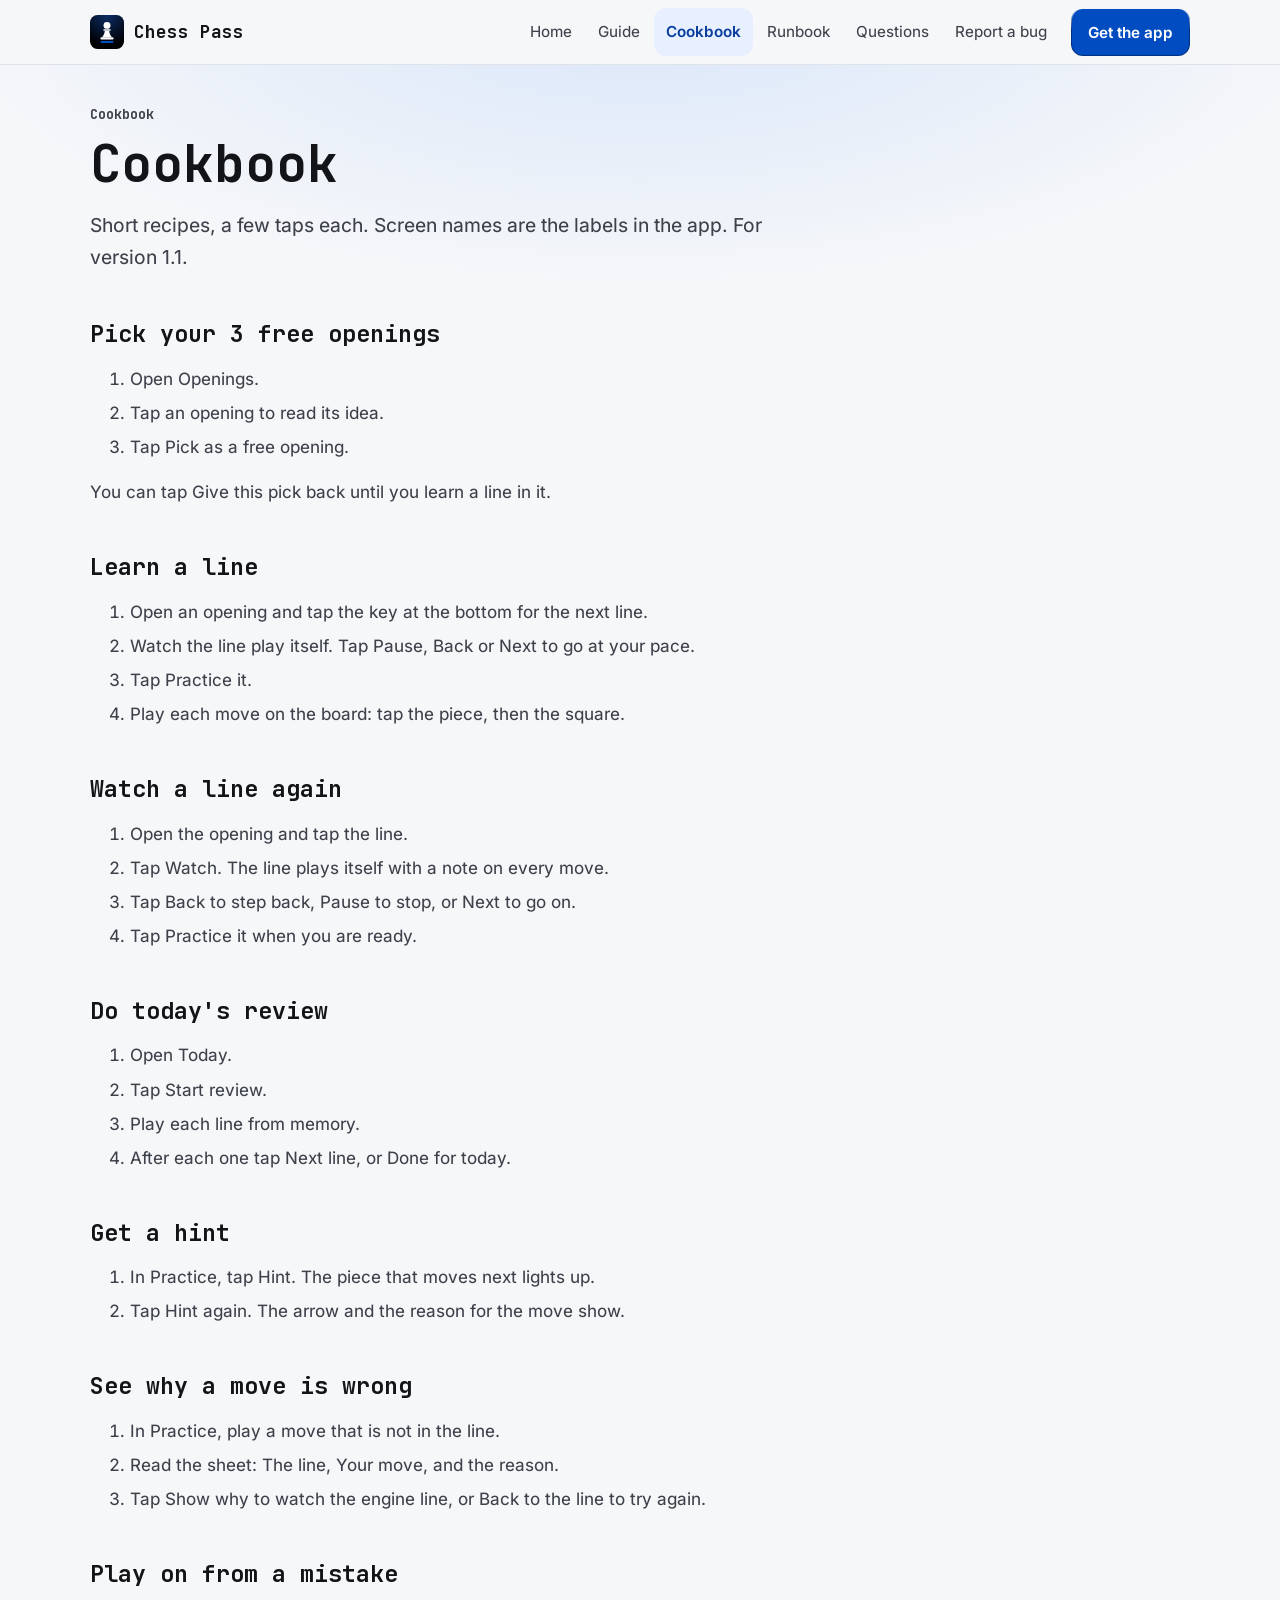
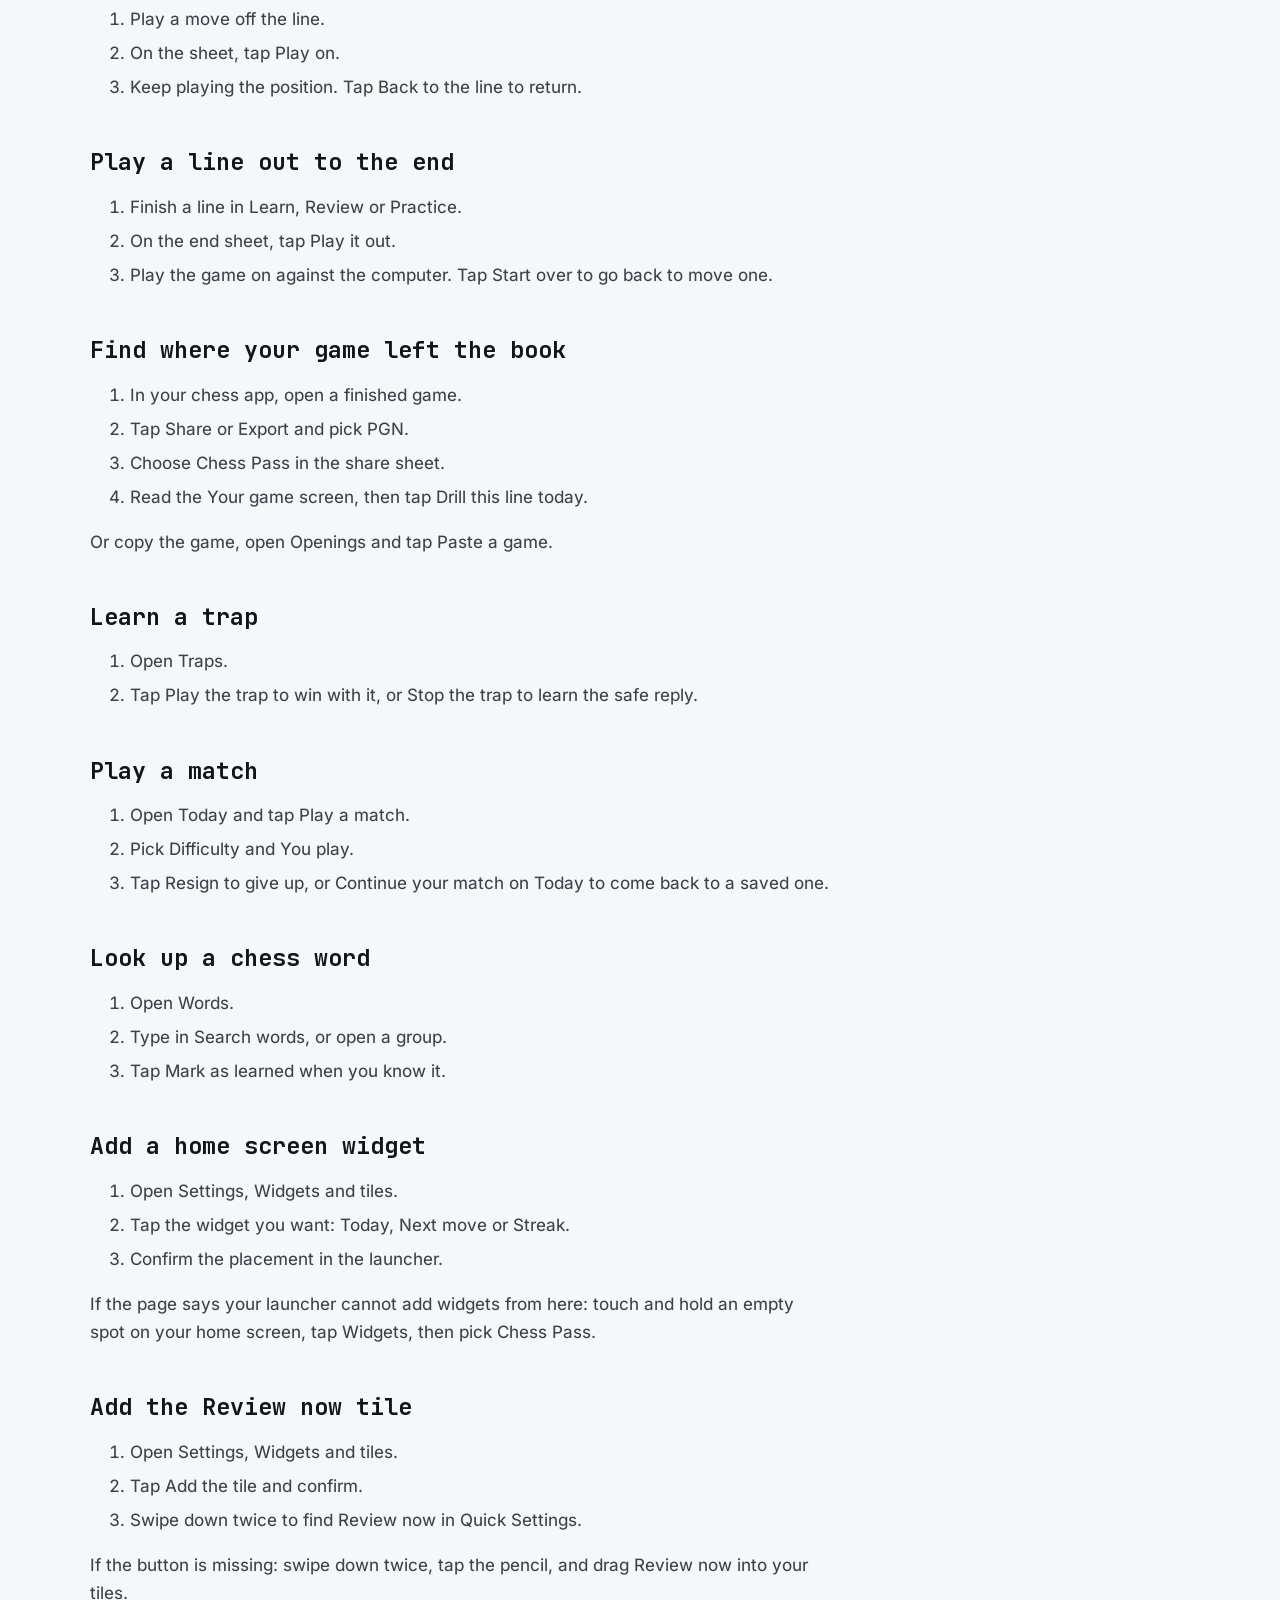
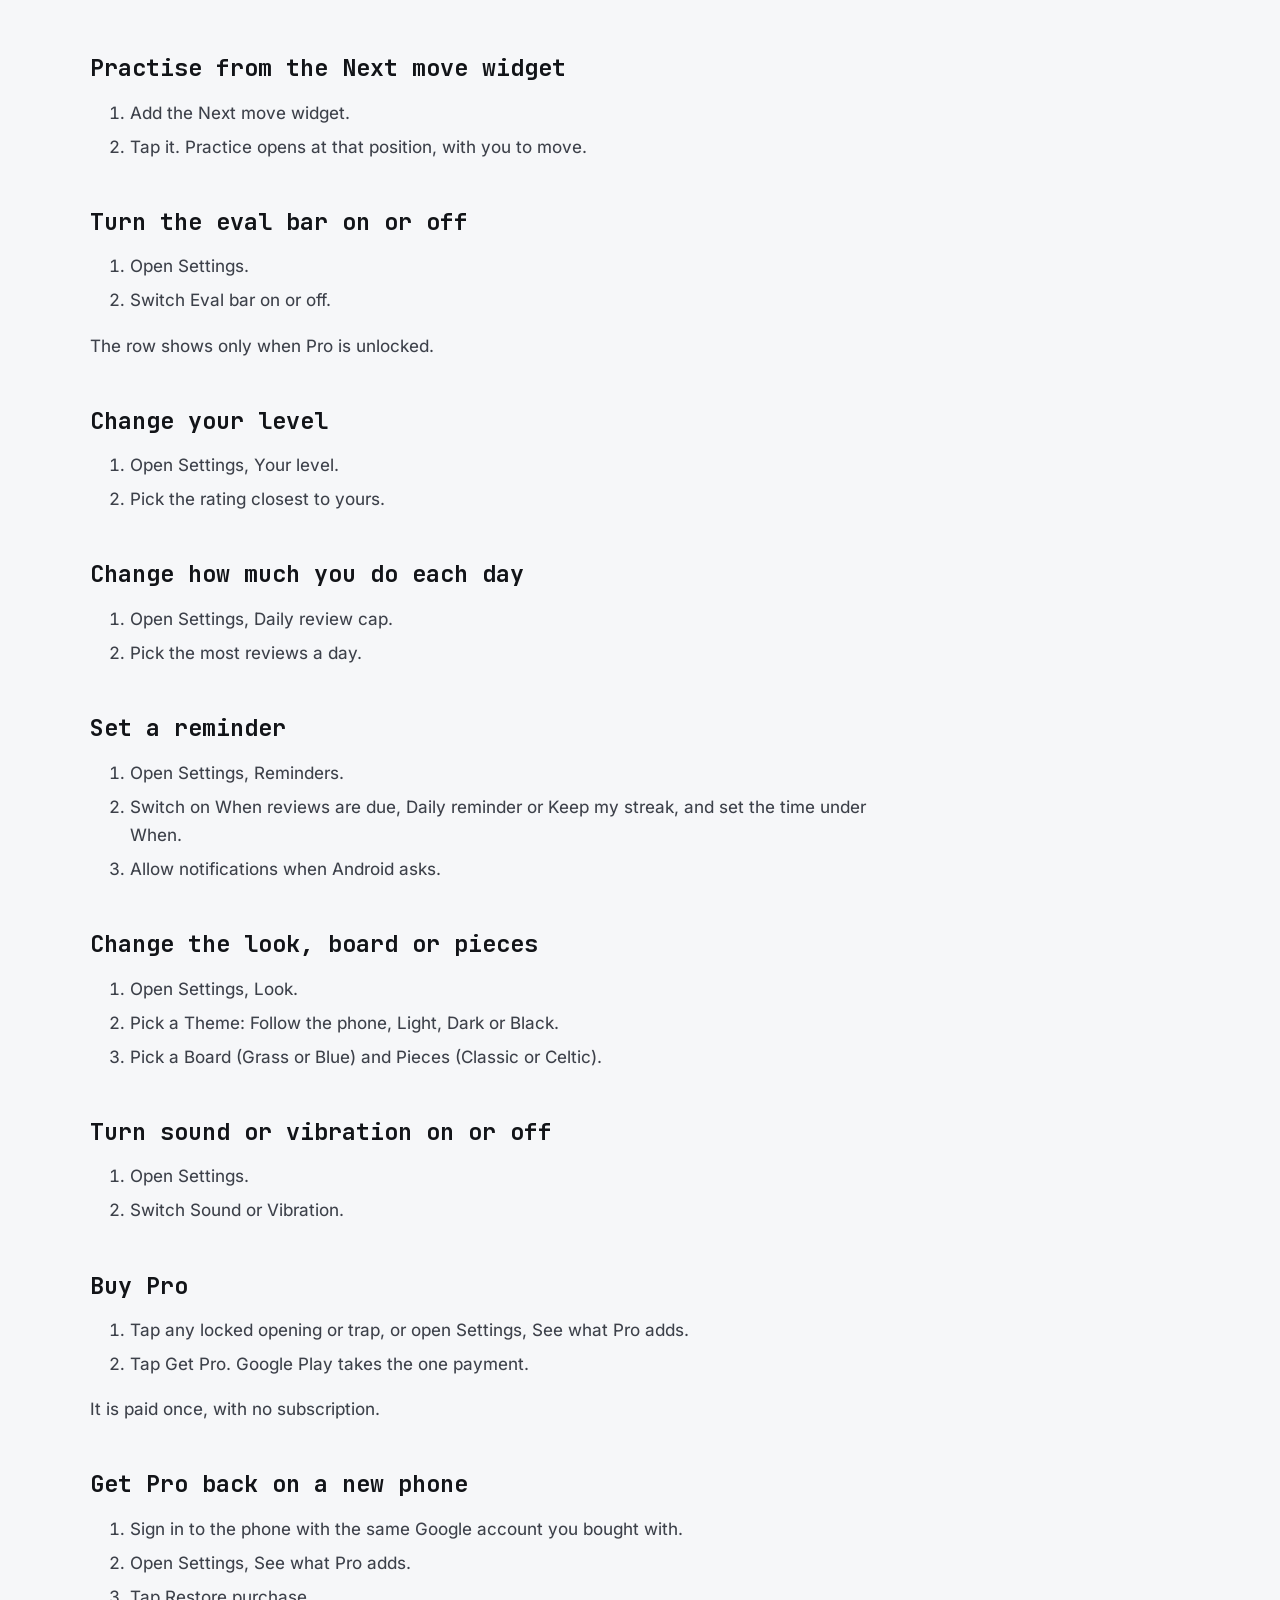
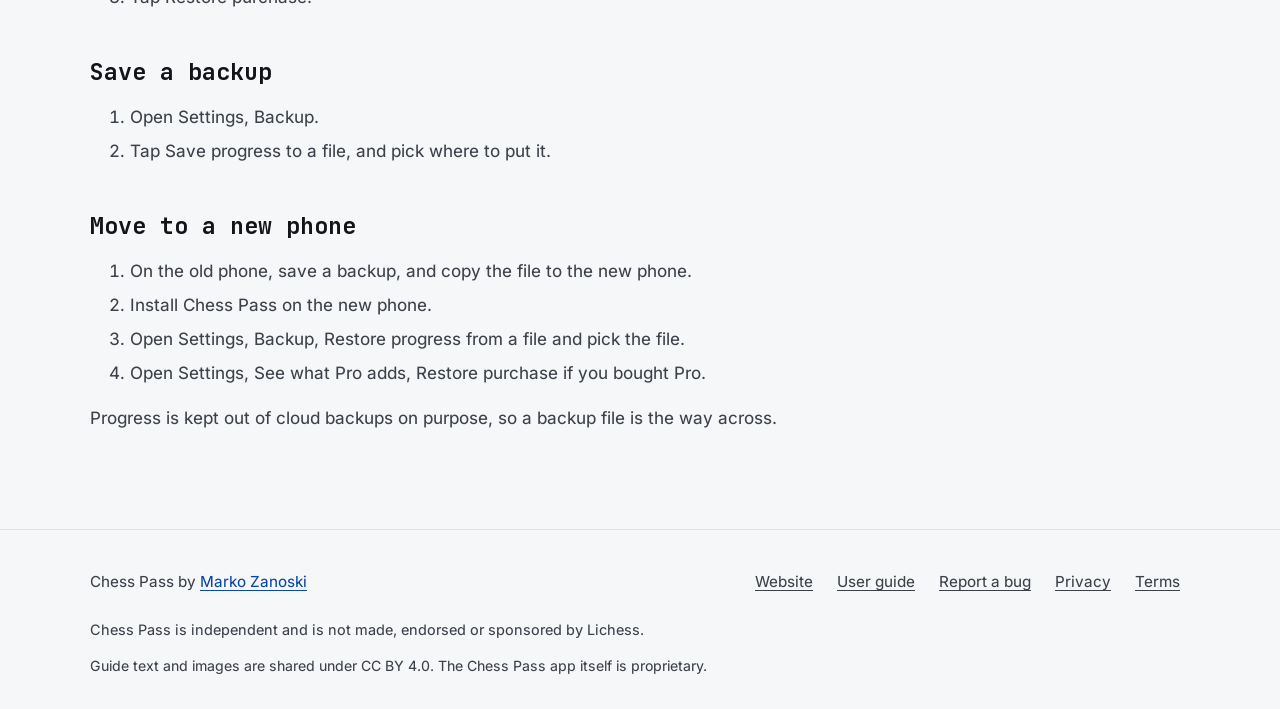
==== commit 0caebae5: "Cookbook: a learned line opens in Practice, so Watch is one more tap" ====
--- a/docs/cookbook.html
+++ b/docs/cookbook.html
@@ -35,7 +35,7 @@
     <h2 id="learn">Learn a line</h2>
     <ol><li>Open an opening and tap the key at the bottom for the next line.</li><li>Watch the line play itself. Tap Pause, Back or Next to go at your pace.</li><li>Tap Practice it.</li><li>Play each move on the board: tap the piece, then the square.</li></ol>
     <h2 id="watch">Watch a line again</h2>
-    <ol><li>Open the opening and tap the line.</li><li>Tap Back to step back, or Play to run it on.</li><li>Tap Practice it when you are ready.</li></ol>
+    <ol><li>Open the opening and tap the line.</li><li>Tap Watch. The line plays itself with a note on every move.</li><li>Tap Back to step back, Pause to stop, or Next to go on.</li><li>Tap Practice it when you are ready.</li></ol>
     <h2 id="review">Do today's review</h2>
     <ol><li>Open Today.</li><li>Tap Start review.</li><li>Play each line from memory.</li><li>After each one tap Next line, or Done for today.</li></ol>
     <h2 id="hint">Get a hint</h2>
